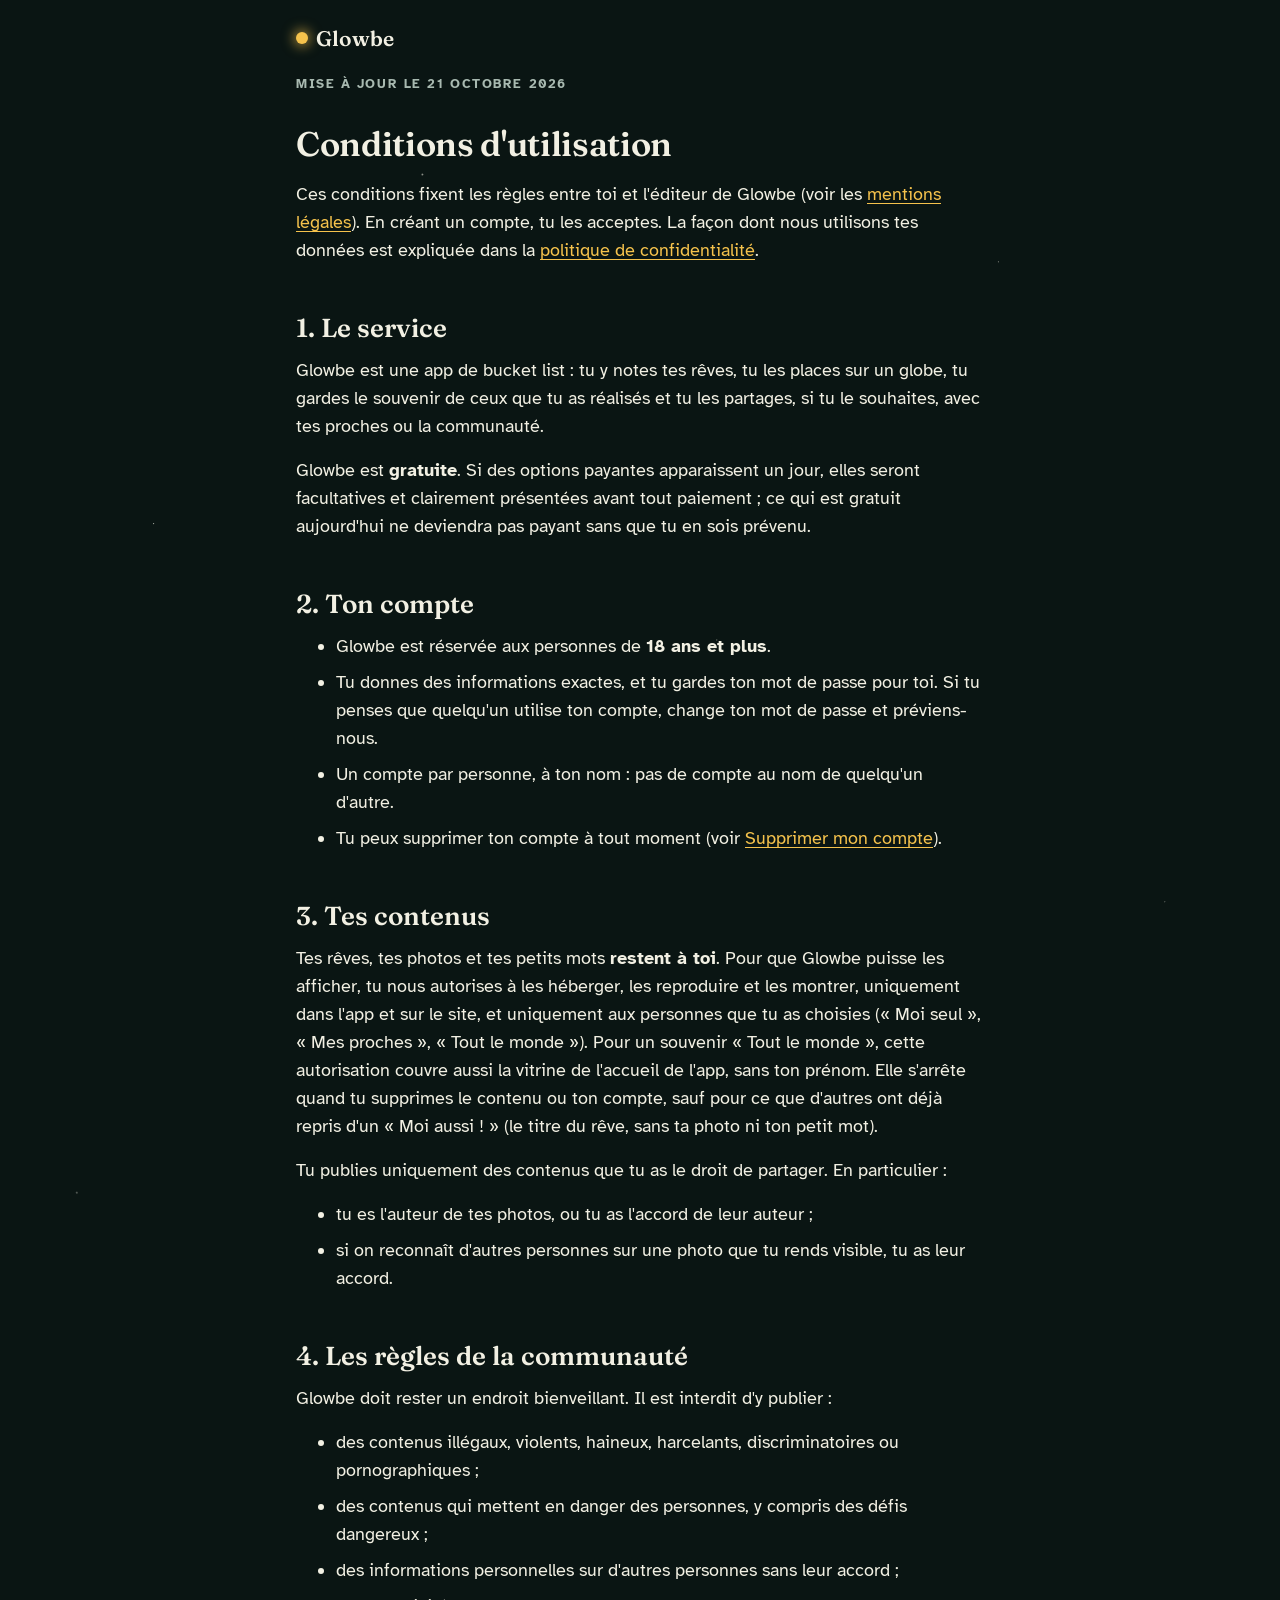
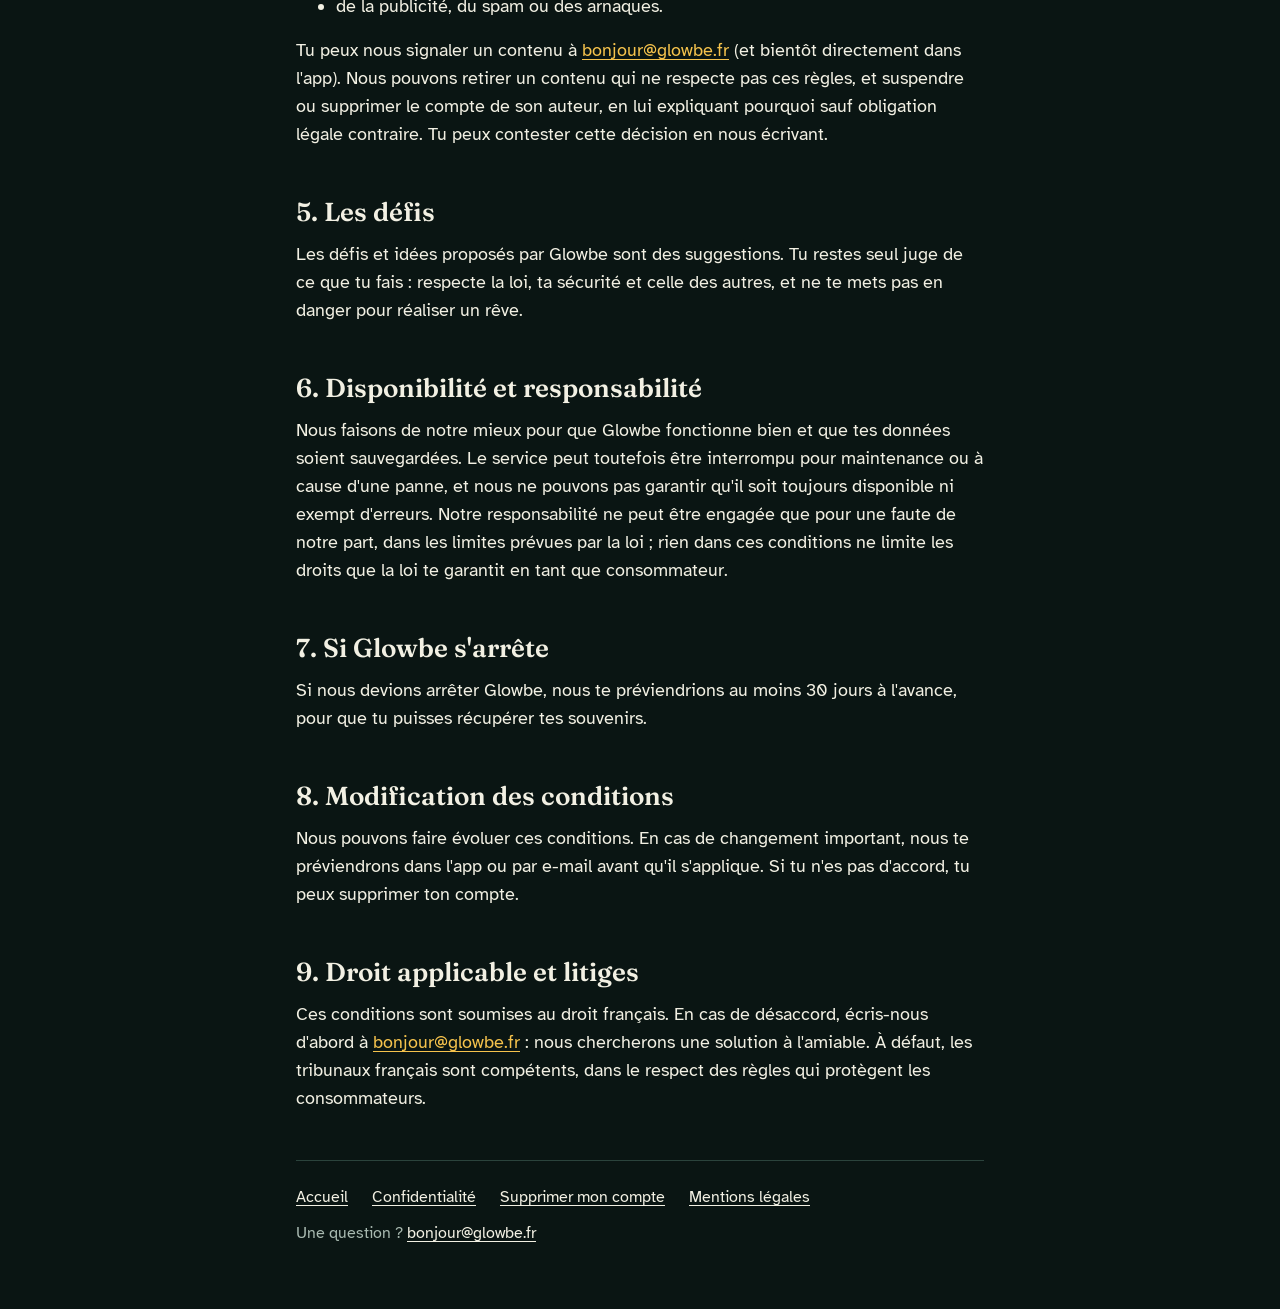
==== conditions/index.html @ 61c27f7b "Site glowbe.fr : accueil, confidentialité, conditions, suppression de compte, mentions légales Co-Au" ====
<!doctype html>
<html lang="fr">
<head>
  <meta charset="utf-8">
  <meta name="viewport" content="width=device-width, initial-scale=1">
  <title>Conditions d'utilisation – Glowbe</title>
  <meta name="description" content="Les règles d'utilisation de l'app Glowbe.">
  <link rel="icon" href="data:image/svg+xml,%3Csvg xmlns='http://www.w3.org/2000/svg' viewBox='0 0 32 32'%3E%3Crect width='32' height='32' rx='8' fill='%230A1513'/%3E%3Ccircle cx='16' cy='16' r='7' fill='%23F5C24C'/%3E%3C/svg%3E">
  <link rel="stylesheet" href="../style.css">
</head>
<body>
  <div class="wrap">
    <header class="top">
      <a class="brand" href="../"><span class="firefly" aria-hidden="true"></span>Glowbe</a>
    </header>

    <main>
      <p class="label">Mise à jour le 21 octobre 2026</p>
      <h1>Conditions d'utilisation</h1>
      <p>Ces conditions fixent les règles entre toi et l'éditeur de Glowbe (voir les <a href="../mentions-legales/">mentions légales</a>). En créant un compte, tu les acceptes. La façon dont nous utilisons tes données est expliquée dans la <a href="../confidentialite/">politique de confidentialité</a>.</p>

      <h2>1. Le service</h2>
      <p>Glowbe est une app de bucket list&nbsp;: tu y notes tes rêves, tu les places sur un globe, tu gardes le souvenir de ceux que tu as réalisés et tu les partages, si tu le souhaites, avec tes proches ou la communauté.</p>
      <p>Glowbe est <strong>gratuite</strong>. Si des options payantes apparaissent un jour, elles seront facultatives et clairement présentées avant tout paiement&nbsp;; ce qui est gratuit aujourd'hui ne deviendra pas payant sans que tu en sois prévenu.</p>

      <h2>2. Ton compte</h2>
      <ul>
        <li>Glowbe est réservée aux personnes de <strong>18 ans et plus</strong>.</li>
        <li>Tu donnes des informations exactes, et tu gardes ton mot de passe pour toi. Si tu penses que quelqu'un utilise ton compte, change ton mot de passe et préviens-nous.</li>
        <li>Un compte par personne, à ton nom&nbsp;: pas de compte au nom de quelqu'un d'autre.</li>
        <li>Tu peux supprimer ton compte à tout moment (voir <a href="../supprimer-mon-compte/">Supprimer mon compte</a>).</li>
      </ul>

      <h2>3. Tes contenus</h2>
      <p>Tes rêves, tes photos et tes petits mots <strong>restent à toi</strong>. Pour que Glowbe puisse les afficher, tu nous autorises à les héberger, les reproduire et les montrer, uniquement dans l'app et sur le site, et uniquement aux personnes que tu as choisies («&nbsp;Moi seul&nbsp;», «&nbsp;Mes proches&nbsp;», «&nbsp;Tout le monde&nbsp;»). Pour un souvenir «&nbsp;Tout le monde&nbsp;», cette autorisation couvre aussi la vitrine de l'accueil de l'app, sans ton prénom. Elle s'arrête quand tu supprimes le contenu ou ton compte, sauf pour ce que d'autres ont déjà repris d'un «&nbsp;Moi aussi&nbsp;!&nbsp;» (le titre du rêve, sans ta photo ni ton petit mot).</p>
      <p>Tu publies uniquement des contenus que tu as le droit de partager. En particulier&nbsp;:</p>
      <ul>
        <li>tu es l'auteur de tes photos, ou tu as l'accord de leur auteur&nbsp;;</li>
        <li>si on reconnaît d'autres personnes sur une photo que tu rends visible, tu as leur accord.</li>
      </ul>

      <h2>4. Les règles de la communauté</h2>
      <p>Glowbe doit rester un endroit bienveillant. Il est interdit d'y publier&nbsp;:</p>
      <ul>
        <li>des contenus illégaux, violents, haineux, harcelants, discriminatoires ou pornographiques&nbsp;;</li>
        <li>des contenus qui mettent en danger des personnes, y compris des défis dangereux&nbsp;;</li>
        <li>des informations personnelles sur d'autres personnes sans leur accord&nbsp;;</li>
        <li>de la publicité, du spam ou des arnaques.</li>
      </ul>
      <p>Tu peux nous signaler un contenu à <a href="mailto:bonjour@glowbe.fr">bonjour@glowbe.fr</a> (et bientôt directement dans l'app). Nous pouvons retirer un contenu qui ne respecte pas ces règles, et suspendre ou supprimer le compte de son auteur, en lui expliquant pourquoi sauf obligation légale contraire. Tu peux contester cette décision en nous écrivant.</p>

      <h2>5. Les défis</h2>
      <p>Les défis et idées proposés par Glowbe sont des suggestions. Tu restes seul juge de ce que tu fais&nbsp;: respecte la loi, ta sécurité et celle des autres, et ne te mets pas en danger pour réaliser un rêve.</p>

      <h2>6. Disponibilité et responsabilité</h2>
      <p>Nous faisons de notre mieux pour que Glowbe fonctionne bien et que tes données soient sauvegardées. Le service peut toutefois être interrompu pour maintenance ou à cause d'une panne, et nous ne pouvons pas garantir qu'il soit toujours disponible ni exempt d'erreurs. Notre responsabilité ne peut être engagée que pour une faute de notre part, dans les limites prévues par la loi&nbsp;; rien dans ces conditions ne limite les droits que la loi te garantit en tant que consommateur.</p>

      <h2>7. Si Glowbe s'arrête</h2>
      <p>Si nous devions arrêter Glowbe, nous te préviendrions au moins 30 jours à l'avance, pour que tu puisses récupérer tes souvenirs.</p>

      <h2>8. Modification des conditions</h2>
      <p>Nous pouvons faire évoluer ces conditions. En cas de changement important, nous te préviendrons dans l'app ou par e-mail avant qu'il s'applique. Si tu n'es pas d'accord, tu peux supprimer ton compte.</p>

      <h2>9. Droit applicable et litiges</h2>
      <p>Ces conditions sont soumises au droit français. En cas de désaccord, écris-nous d'abord à <a href="mailto:bonjour@glowbe.fr">bonjour@glowbe.fr</a>&nbsp;: nous chercherons une solution à l'amiable. À défaut, les tribunaux français sont compétents, dans le respect des règles qui protègent les consommateurs.</p>
    </main>

    <footer class="foot">
      <nav aria-label="Informations">
        <a href="../">Accueil</a>
        <a href="../confidentialite/">Confidentialité</a>
        <a href="../supprimer-mon-compte/">Supprimer mon compte</a>
        <a href="../mentions-legales/">Mentions légales</a>
      </nav>
      <p>Une question&nbsp;? <a href="mailto:bonjour@glowbe.fr">bonjour@glowbe.fr</a></p>
    </footer>
  </div>
</body>
</html>
---- style.css ----
/* Site glowbe.fr : design system Clairière (design-system/project/tokens.json).
   Un seul thème, la nuit. Polices hébergées ici : aucune requête vers Google. */

@font-face { font-family: "Fraunces"; font-weight: 600; font-display: swap; src: url("fonts/Fraunces_600SemiBold.ttf") format("truetype"); }
@font-face { font-family: "Fraunces"; font-style: italic; font-weight: 400; font-display: swap; src: url("fonts/Fraunces_400Regular_Italic.ttf") format("truetype"); }
@font-face { font-family: "Atkinson Hyperlegible"; font-weight: 400; font-display: swap; src: url("fonts/AtkinsonHyperlegible_400Regular.ttf") format("truetype"); }
@font-face { font-family: "Atkinson Hyperlegible"; font-weight: 700; font-display: swap; src: url("fonts/AtkinsonHyperlegible_700Bold.ttf") format("truetype"); }

:root {
  color-scheme: dark;
  --bg: #0A1513;
  --bg-raised: #0F1D1A;
  --surface: #14241F;
  --surface-raised: #1C302A;
  --line: #2B433C;
  --line-strong: #4D6B61;
  --ink: #F2F0E3;
  --ink-muted: #A8B9B0;
  --firefly-todo: #D4EE73;
  --firefly-done: #F5C24C;
  --firefly-friend: #86D4E6;
  --on-glow: #16150A;
  --danger: #F2897A;

  --display: "Fraunces", Georgia, "Times New Roman", serif;
  --body: "Atkinson Hyperlegible", "Segoe UI", Roboto, system-ui, sans-serif;

  /* Espacements Clairière : 4, 8, 12, 16, 24, 32, 48 uniquement. */
  --space-1: 4px; --space-2: 8px; --space-3: 12px; --space-4: 16px;
  --space-5: 24px; --space-6: 32px; --space-7: 48px;
  --radius-md: 14px; --radius-lg: 22px; --radius-xl: 28px;
}

* { box-sizing: border-box; }

html { background: var(--bg); }

body {
  margin: 0;
  background:
    radial-gradient(1px 1px at 12% 18%, rgba(242,240,227,.7), transparent),
    radial-gradient(1px 1px at 78% 9%, rgba(242,240,227,.5), transparent),
    radial-gradient(1.5px 1.5px at 33% 6%, rgba(242,240,227,.6), transparent),
    radial-gradient(1px 1px at 91% 31%, rgba(242,240,227,.4), transparent),
    radial-gradient(1px 1px at 56% 22%, rgba(242,240,227,.5), transparent),
    radial-gradient(1.5px 1.5px at 6% 41%, rgba(242,240,227,.4), transparent),
    var(--bg);
  background-repeat: no-repeat;
  color: var(--ink);
  font: 400 18px/28px var(--body);
  -webkit-font-smoothing: antialiased;
}

a { color: var(--firefly-done); text-underline-offset: 3px; }
a:focus-visible, .button:focus-visible { outline: 3px solid var(--firefly-todo); outline-offset: 3px; border-radius: var(--radius-md); }

.wrap { max-width: 720px; margin: 0 auto; padding: 0 var(--space-4); }

/* En-tête */
.top { display: flex; align-items: center; justify-content: space-between; padding: var(--space-5) 0; }
.brand { display: inline-flex; align-items: center; gap: var(--space-2); color: var(--ink); text-decoration: none; font: 600 21px/28px var(--display); }
.firefly { width: 12px; height: 12px; border-radius: 50%; background: var(--firefly-done); box-shadow: 0 0 12px 3px rgba(245,194,76,.55); flex: none; }
.firefly.todo { background: var(--firefly-todo); box-shadow: 0 0 12px 3px rgba(212,238,115,.45); }
.firefly.friend { background: transparent; border: 2px solid var(--firefly-friend); box-shadow: 0 0 12px 2px rgba(134,212,230,.4); }

/* Titres et texte */
h1 { font: 600 34px/40px var(--display); letter-spacing: -0.01em; margin: var(--space-6) 0 var(--space-4); }
h2 { font: 600 26px/32px var(--display); margin: var(--space-7) 0 var(--space-3); }
h3 { font: 600 21px/28px var(--display); margin: var(--space-5) 0 var(--space-2); }
p, ul, ol { margin: 0 0 var(--space-4); }
li { margin-bottom: var(--space-2); }
strong { font-weight: 700; }
.muted { color: var(--ink-muted); }
.small { font-size: 16px; line-height: 24px; }
.label { font: 700 13px/16px var(--body); letter-spacing: .12em; text-transform: uppercase; color: var(--ink-muted); }

/* Cartes */
.card { background: var(--surface); border: 1px solid var(--line); border-radius: var(--radius-lg); padding: var(--space-5); margin: 0 0 var(--space-4); }
.card > :last-child { margin-bottom: 0; }
.card h3 { margin-top: 0; }

/* Tableau des services */
.table { width: 100%; border-collapse: collapse; margin: 0 0 var(--space-4); font-size: 16px; line-height: 24px; }
.table th, .table td { text-align: left; vertical-align: top; padding: var(--space-3) var(--space-2); border-bottom: 1px solid var(--line); }
.table th { font: 700 13px/16px var(--body); letter-spacing: .12em; text-transform: uppercase; color: var(--ink-muted); }

/* Bouton principal (doré) */
.button { display: inline-flex; align-items: center; justify-content: center; min-height: 56px; padding: 0 var(--space-6); border-radius: 999px; background: var(--firefly-done); color: var(--on-glow); font: 700 17px/24px var(--body); text-decoration: none; }

/* Accueil */
.hero { text-align: center; padding: var(--space-7) 0; }
.hero h1 { font-size: 40px; line-height: 44px; letter-spacing: -0.015em; margin-top: var(--space-5); }
.hero .lead { color: var(--ink-muted); max-width: 520px; margin: 0 auto var(--space-6); }
.globe { position: relative; width: 220px; height: 220px; margin: 0 auto; border-radius: 50%;
  background: radial-gradient(circle at 35% 30%, #1E4A3E 0%, #12302A 45%, #0B1B18 75%);
  box-shadow: 0 0 0 1px rgba(92,143,163,.35), 0 0 48px 8px rgba(92,143,163,.25), inset -24px -24px 48px rgba(0,0,0,.45); }
.globe .firefly { position: absolute; }
.features { display: grid; gap: var(--space-4); margin: var(--space-6) 0; }
.feature { display: flex; gap: var(--space-4); align-items: flex-start; }
.feature .firefly { margin-top: var(--space-2); }
.feature h3 { margin: 0 0 var(--space-1); }
.feature p { margin: 0; color: var(--ink-muted); }

/* Pied de page */
.foot { border-top: 1px solid var(--line); margin-top: var(--space-7); padding: var(--space-5) 0 var(--space-7); font-size: 16px; line-height: 24px; color: var(--ink-muted); }
.foot nav { display: flex; flex-wrap: wrap; gap: var(--space-2) var(--space-5); margin-bottom: var(--space-3); }
.foot a { color: var(--ink); }

@media (prefers-reduced-motion: no-preference) {
  .globe .firefly { animation: glow 3s ease-in-out infinite; }
  .globe .firefly:nth-child(2) { animation-delay: 1s; }
  .globe .firefly:nth-child(3) { animation-delay: 2s; }
  @keyframes glow { 50% { opacity: .55; } }
}
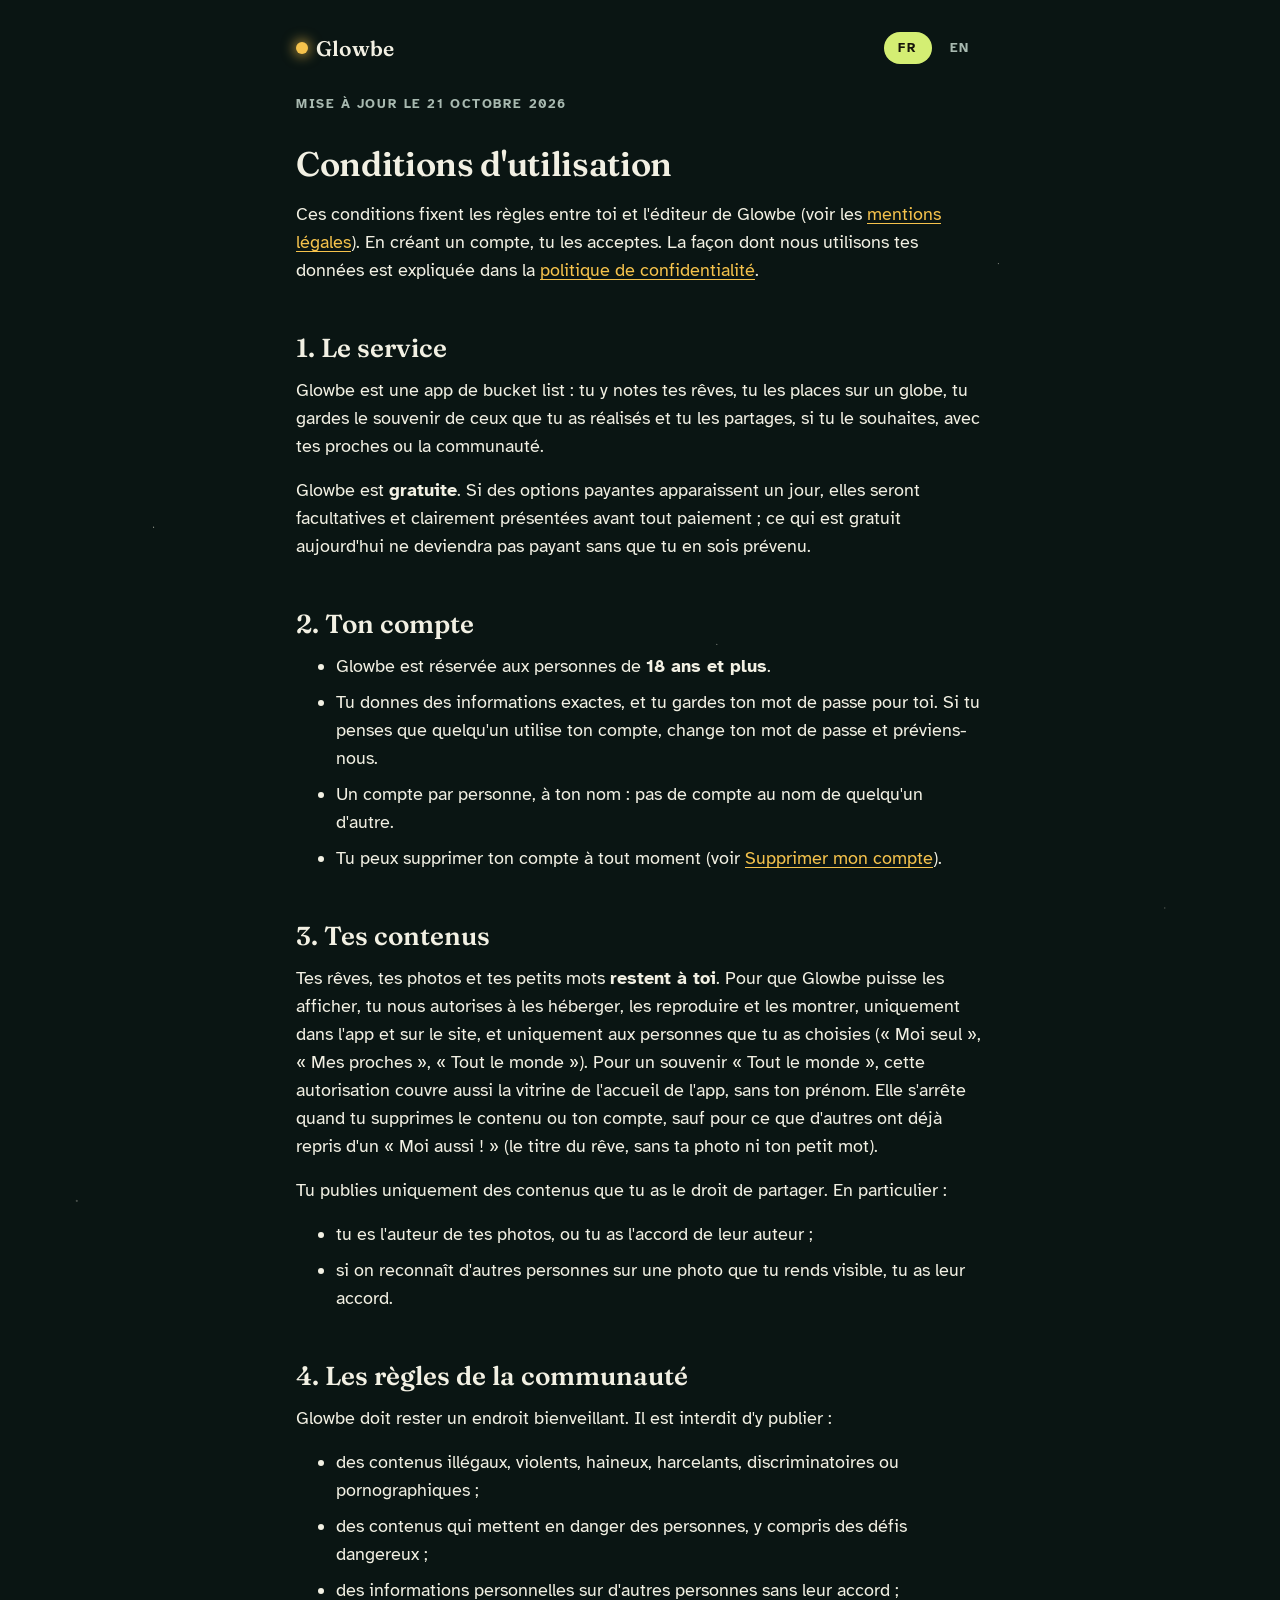
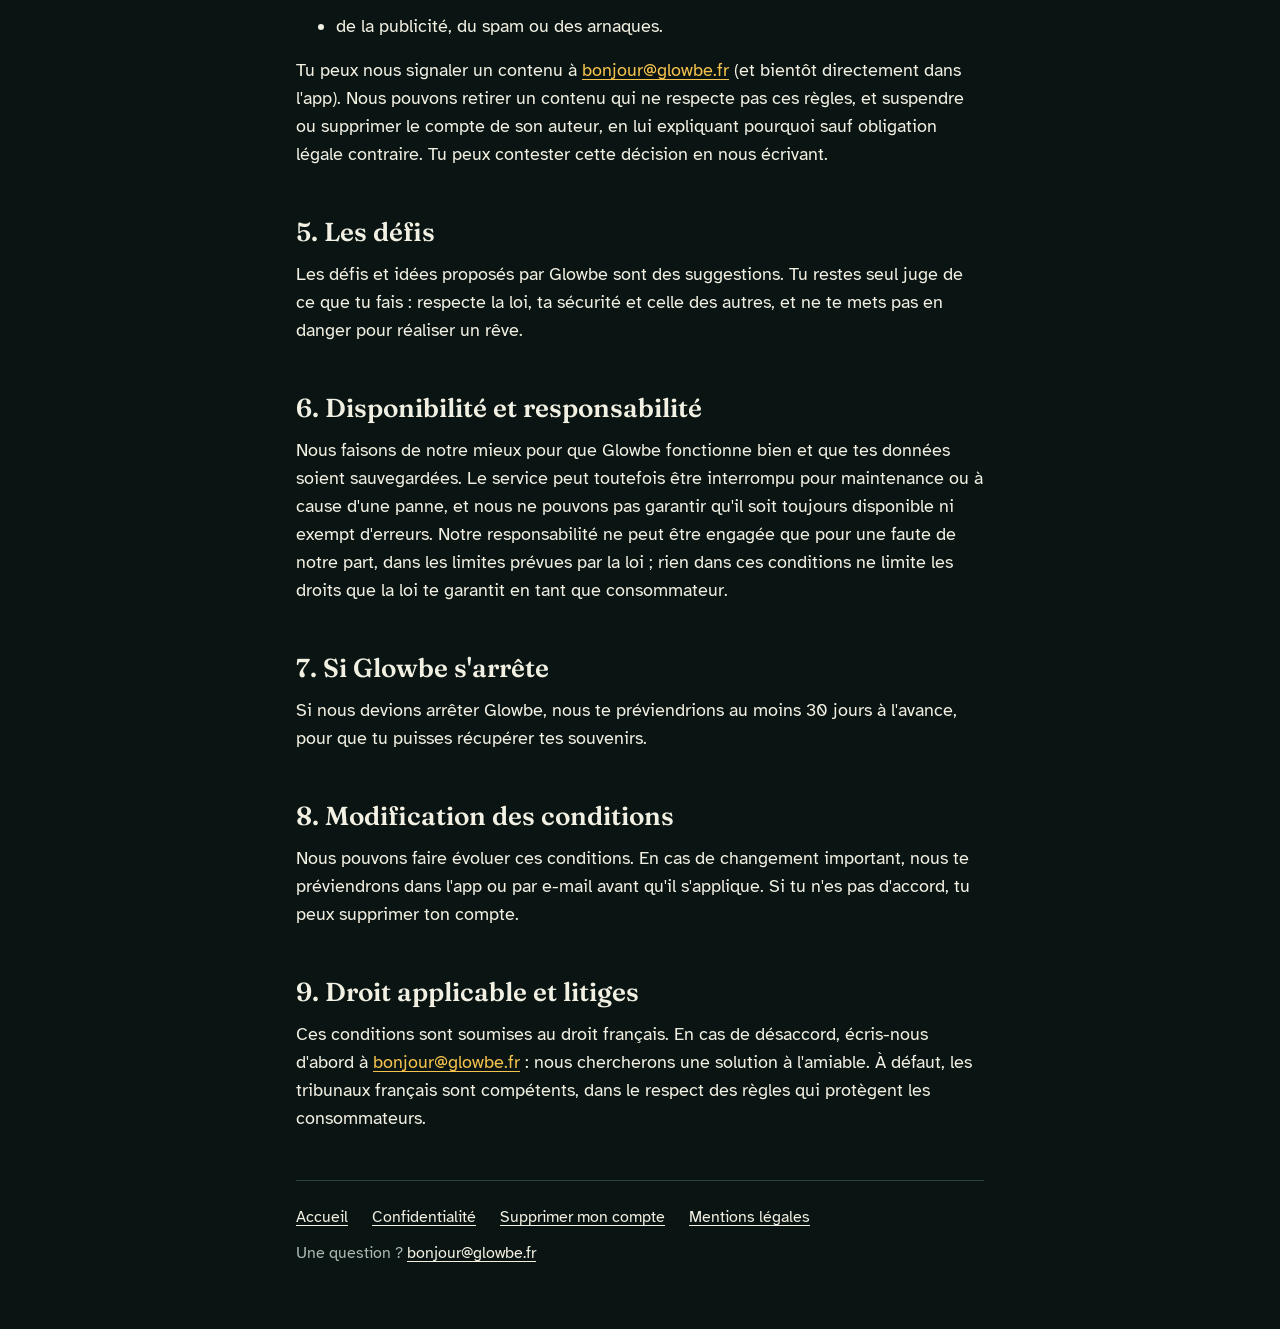
==== commit ebd572c4: "Site : montage tablette + téléphone (vraies captures), version anglaise, choix FR/EN Co-Authored-By:" ====
--- a/conditions/index.html
+++ b/conditions/index.html
@@ -6,12 +6,15 @@
   <title>Conditions d'utilisation – Glowbe</title>
   <meta name="description" content="Les règles d'utilisation de l'app Glowbe.">
   <link rel="icon" href="data:image/svg+xml,%3Csvg xmlns='http://www.w3.org/2000/svg' viewBox='0 0 32 32'%3E%3Crect width='32' height='32' rx='8' fill='%230A1513'/%3E%3Ccircle cx='16' cy='16' r='7' fill='%23F5C24C'/%3E%3C/svg%3E">
+  <link rel="alternate" hreflang="fr" href="https://glowbe.fr/conditions/">
+  <link rel="alternate" hreflang="en" href="https://glowbe.fr/en/terms/">
   <link rel="stylesheet" href="../style.css">
 </head>
 <body>
   <div class="wrap">
     <header class="top">
       <a class="brand" href="../"><span class="firefly" aria-hidden="true"></span>Glowbe</a>
+      <nav class="lang" aria-label="Langue"><a href="./" aria-current="true">FR</a><a href="../en/terms/" lang="en" hreflang="en">EN</a></nav>
     </header>
 
     <main>
--- a/style.css
+++ b/style.css
@@ -91,9 +91,15 @@
 .hero { text-align: center; padding: var(--space-7) 0; }
 .hero h1 { font-size: 40px; line-height: 44px; letter-spacing: -0.015em; margin-top: var(--space-5); }
 .hero .lead { color: var(--ink-muted); max-width: 520px; margin: 0 auto var(--space-6); }
-.globe { position: relative; width: 220px; height: 220px; margin: 0 auto; border-radius: 50%;
-  background: radial-gradient(circle at 35% 30%, #1E4A3E 0%, #12302A 45%, #0B1B18 75%);
-  box-shadow: 0 0 0 1px rgba(92,143,163,.35), 0 0 48px 8px rgba(92,143,163,.25), inset -24px -24px 48px rgba(0,0,0,.45); }
+/* Tablette et téléphone : cadres sombres arrondis autour des captures, le téléphone posé
+   devant à gauche. La tablette donne la hauteur, le téléphone la chevauche. */
+.devices { position: relative; width: min(100%, 480px); margin: 0 auto; padding-bottom: var(--space-5); }
+.device { background: var(--bg-raised); border: 1px solid var(--line-strong); box-shadow: 0 24px 48px rgba(0,0,0,.5), 0 0 48px 4px rgba(92,143,163,.18); }
+.device img { display: block; width: 100%; height: auto; }
+.tablet { width: 74%; margin-left: auto; padding: var(--space-3); border-radius: var(--radius-xl); }
+.tablet img { border-radius: var(--radius-md); }
+.phone { position: absolute; left: 0; bottom: 0; width: 34%; padding: var(--space-2); border-radius: var(--radius-lg); }
+.phone img { border-radius: var(--radius-md); }
 .globe .firefly { position: absolute; }
 .features { display: grid; gap: var(--space-4); margin: var(--space-6) 0; }
 .feature { display: flex; gap: var(--space-4); align-items: flex-start; }
@@ -107,8 +113,11 @@
 .foot a { color: var(--ink); }
 
 @media (prefers-reduced-motion: no-preference) {
-  .globe .firefly { animation: glow 3s ease-in-out infinite; }
-  .globe .firefly:nth-child(2) { animation-delay: 1s; }
-  .globe .firefly:nth-child(3) { animation-delay: 2s; }
-  @keyframes glow { 50% { opacity: .55; } }
+  .phone { transition: transform .6s ease; }
+  .devices:hover .phone { transform: translateY(-4px); }
 }
+
+/* Choix de la langue (FR / EN), en haut à droite. */
+.lang { display: flex; gap: var(--space-1); }
+.lang a { display: inline-flex; align-items: center; justify-content: center; min-width: 48px; min-height: 48px; padding: 0 var(--space-2); border-radius: 999px; font: 700 13px/16px var(--body); letter-spacing: .12em; color: var(--ink-muted); text-decoration: none; }
+.lang a[aria-current="true"] { color: var(--on-glow); background: var(--firefly-todo); min-height: 32px; align-self: center; }
